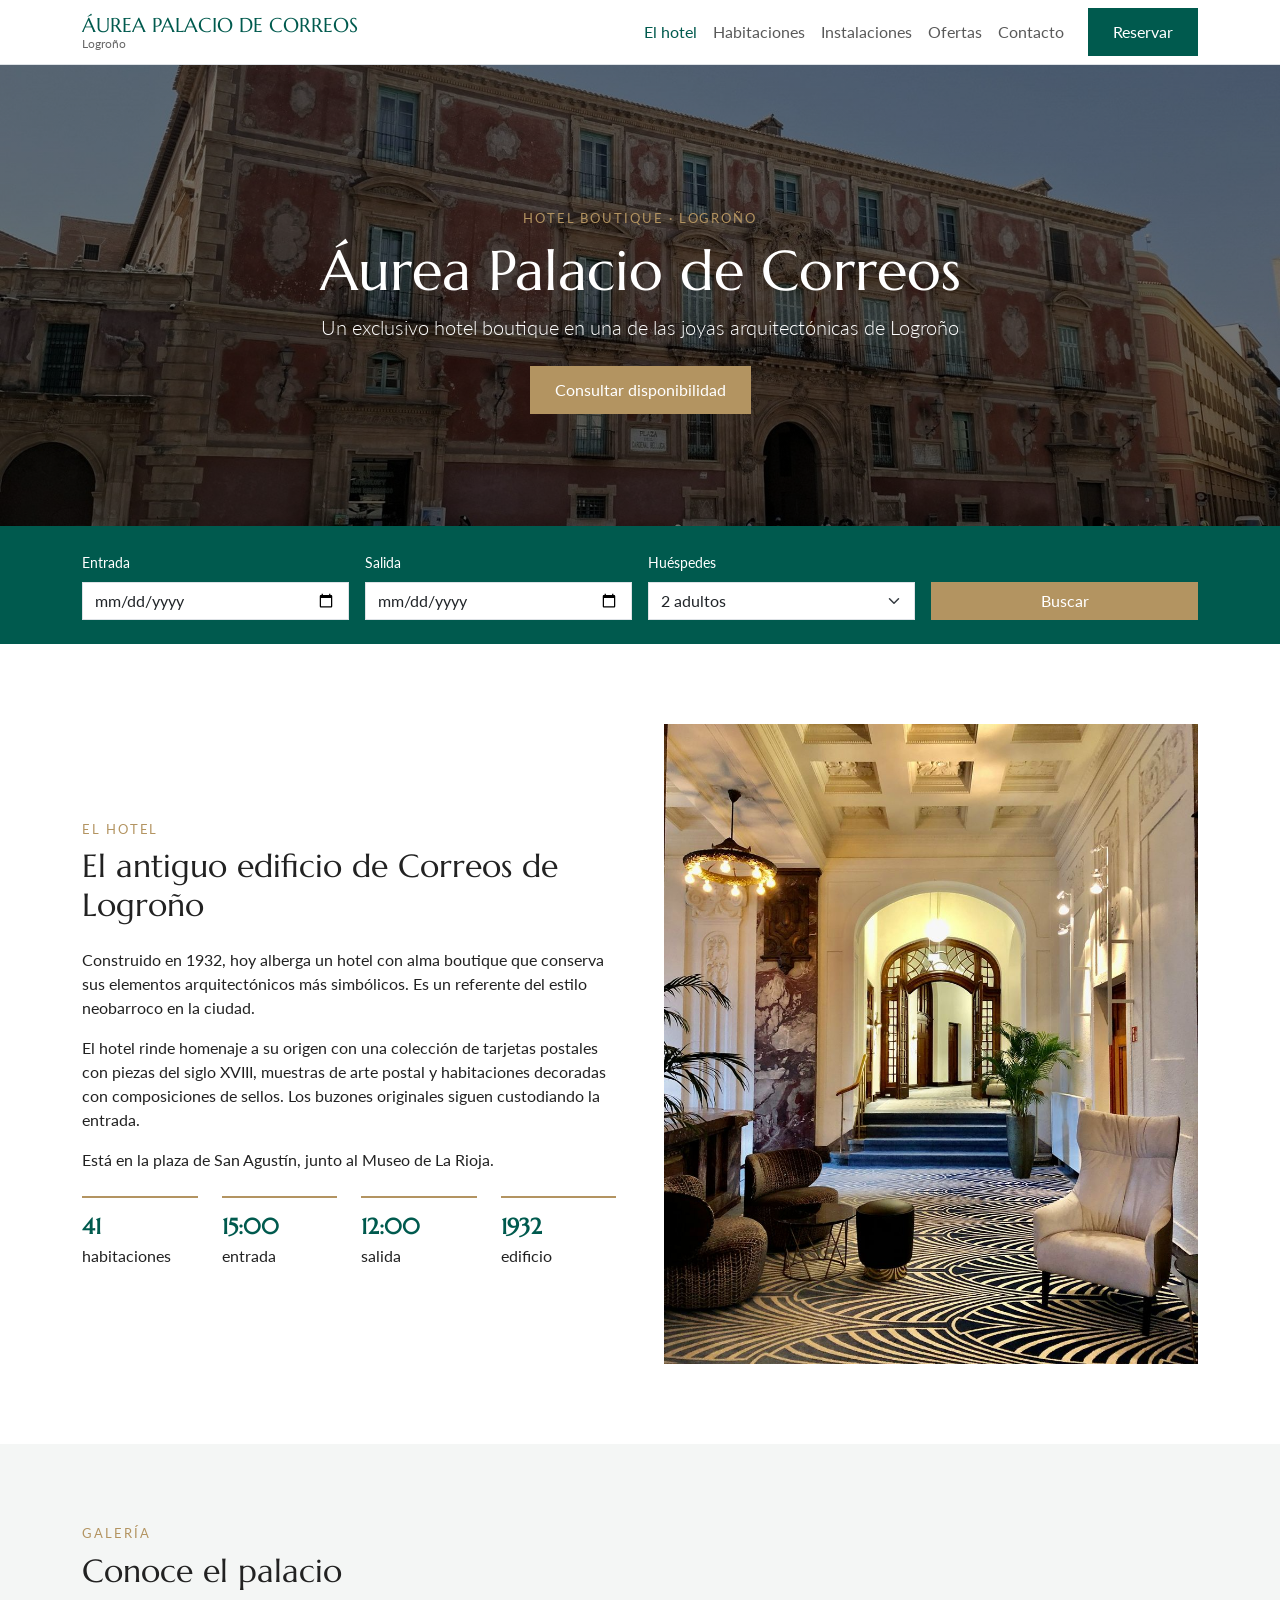
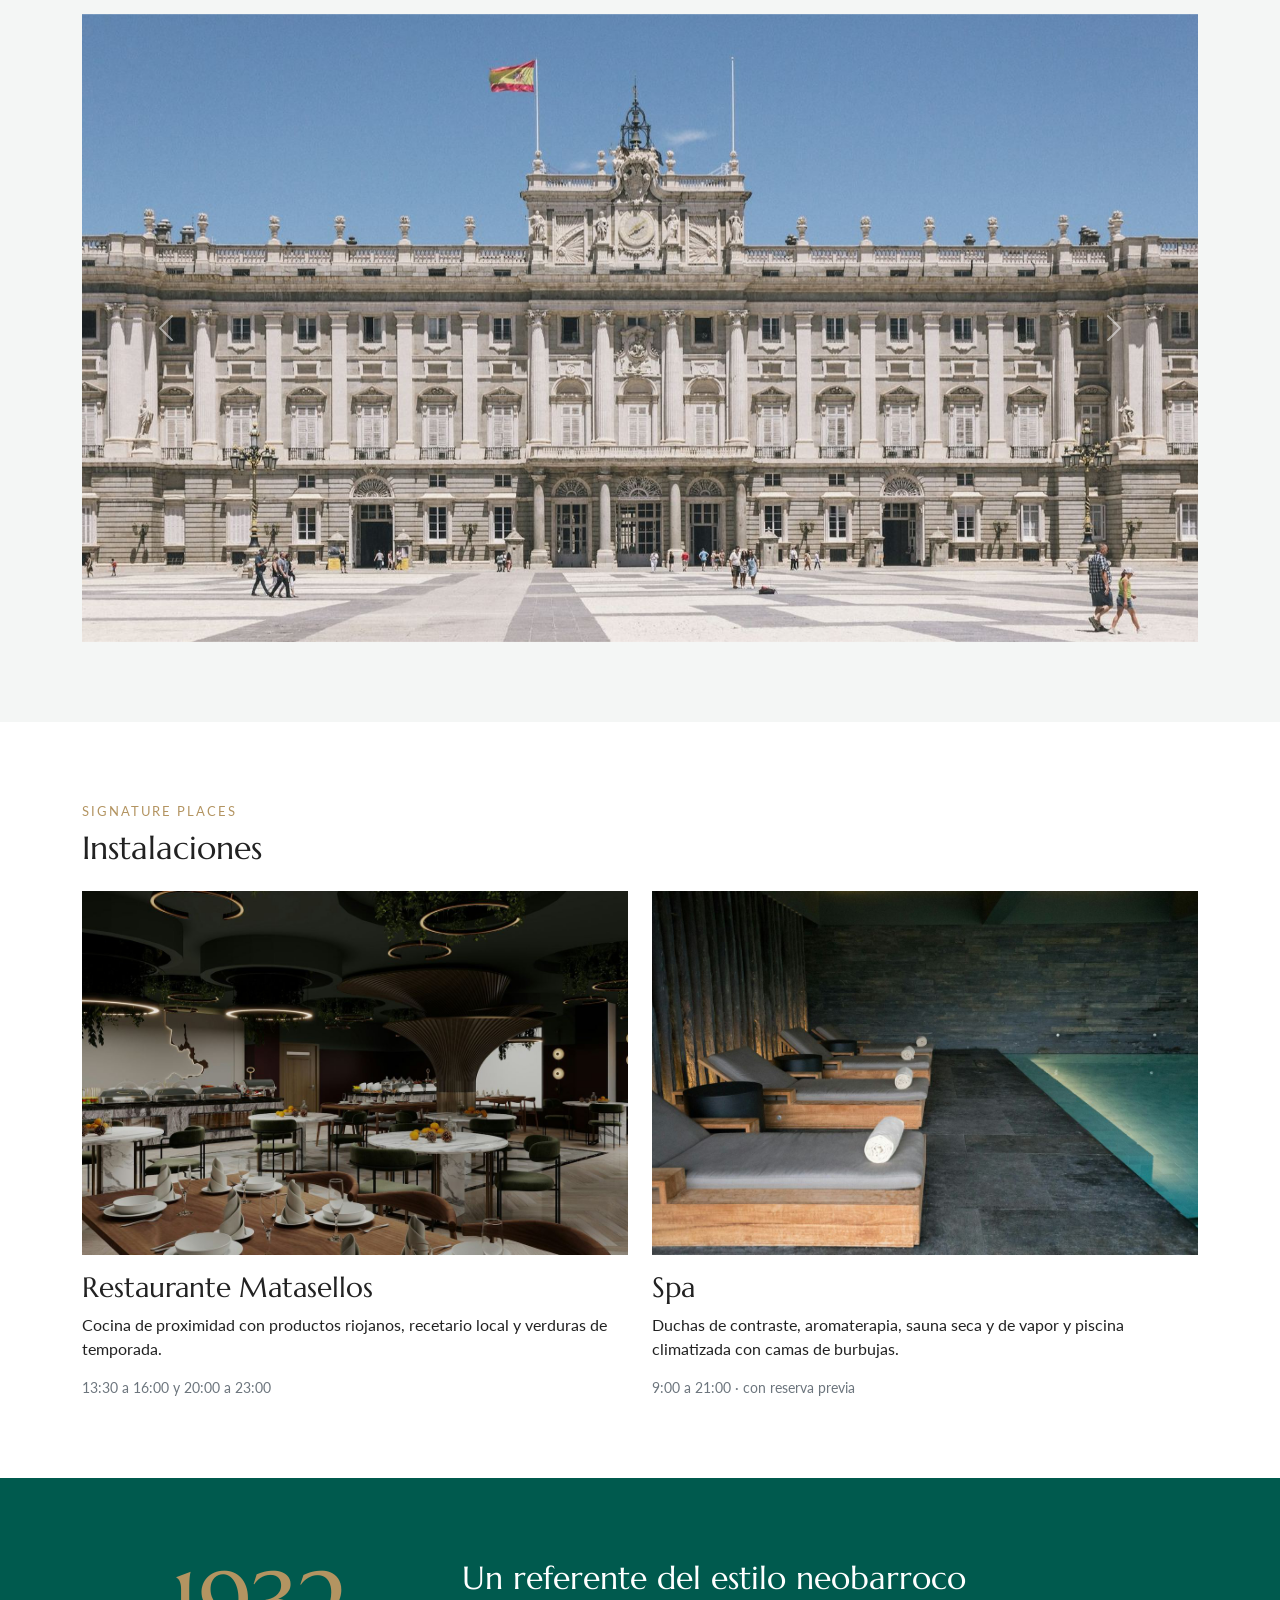
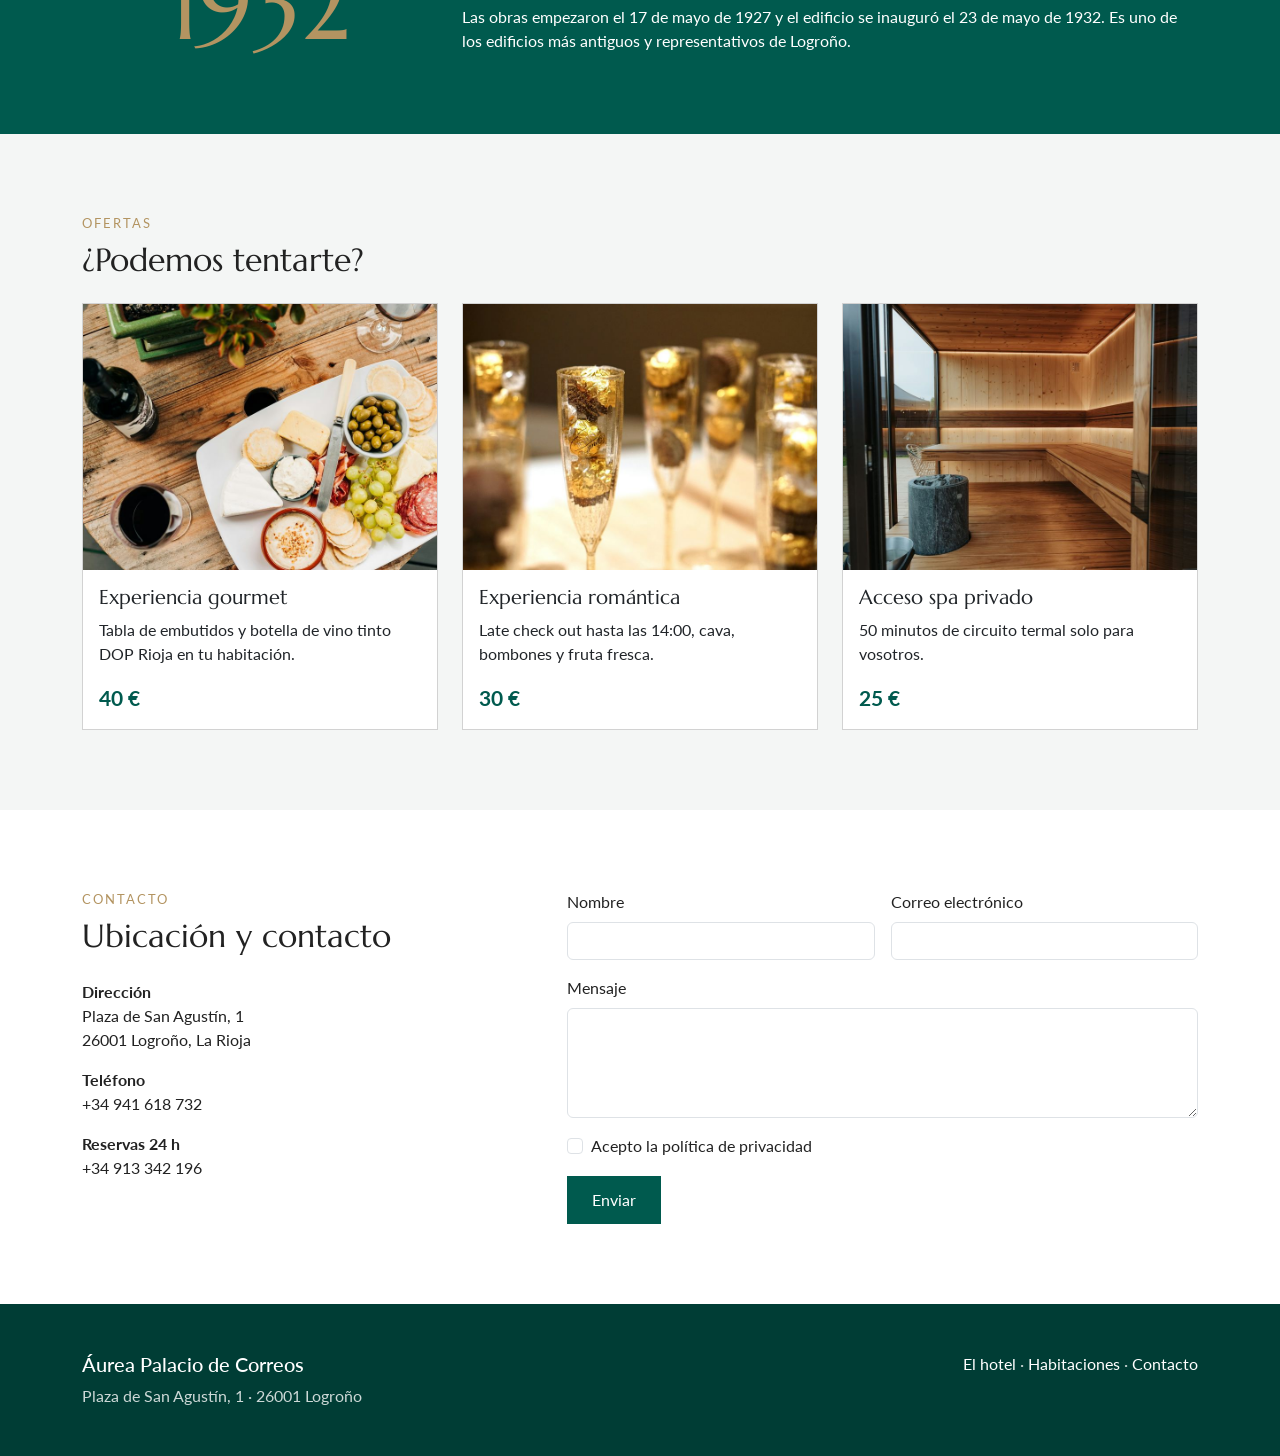
==== index.html @ f257fe38 "Sitio web del hotel Áurea Palacio de Correos" ====
<!doctype html>
<html lang="es">
<head>
  <meta charset="utf-8">
  <meta name="viewport" content="width=device-width, initial-scale=1">
  <title>Áurea Palacio de Correos · Logroño</title>

  <link rel="preconnect" href="https://fonts.googleapis.com">
  <link rel="preconnect" href="https://fonts.gstatic.com" crossorigin>
  <link rel="stylesheet" href="https://fonts.googleapis.com/css2?family=Lato:wght@400;700&family=Marcellus&display=swap">
  <link rel="stylesheet" href="https://cdn.jsdelivr.net/npm/bootstrap@5.3.3/dist/css/bootstrap.min.css">
  <link rel="stylesheet" href="css/styles.css">
</head>
<body>

  <!-- ===== NAVBAR ===== -->
  <nav class="navbar navbar-expand-lg bg-white border-bottom sticky-top">
    <div class="container">
      <a class="navbar-brand" href="index.html">
        ÁUREA PALACIO DE CORREOS
        <small>Logroño</small>
      </a>
      <button class="navbar-toggler" type="button" data-bs-toggle="collapse" data-bs-target="#menu"
              aria-controls="menu" aria-expanded="false" aria-label="Abrir menú">
        <span class="navbar-toggler-icon"></span>
      </button>
      <div class="collapse navbar-collapse" id="menu">
        <ul class="navbar-nav ms-auto align-items-lg-center">
          <li class="nav-item"><a class="nav-link active" href="index.html">El hotel</a></li>
          <li class="nav-item"><a class="nav-link" href="habitaciones.html">Habitaciones</a></li>
          <li class="nav-item"><a class="nav-link" href="#instalaciones">Instalaciones</a></li>
          <li class="nav-item"><a class="nav-link" href="#ofertas">Ofertas</a></li>
          <li class="nav-item"><a class="nav-link" href="#contacto">Contacto</a></li>
          <li class="nav-item ms-lg-3 my-2 my-lg-0"><a class="btn btn-aurea" href="#reservar">Reservar</a></li>
        </ul>
      </div>
    </div>
  </nav>

  <!-- ===== PORTADA ===== -->
  <header class="portada">
    <div class="container">
      <p class="antetitulo">Hotel boutique · Logroño</p>
      <h1>Áurea Palacio de Correos</h1>
      <p class="lead mb-4">Un exclusivo hotel boutique en una de las joyas arquitectónicas de Logroño</p>
      <a class="btn btn-dorado" href="#reservar">Consultar disponibilidad</a>
    </div>
  </header>

  <!-- ===== BUSCADOR DE RESERVAS ===== -->
  <section class="fondo-verde py-4" id="reservar">
    <div class="container">
      <form class="buscador row g-3 align-items-end" action="disponibles.html" method="get">
        <div class="col-6 col-lg-3">
          <label for="entrada" class="form-label">Entrada</label>
          <input type="date" class="form-control" id="entrada" name="entrada" required>
        </div>
        <div class="col-6 col-lg-3">
          <label for="salida" class="form-label">Salida</label>
          <input type="date" class="form-control" id="salida" name="salida" required>
        </div>
        <div class="col-6 col-lg-3">
          <label for="huespedes" class="form-label">Huéspedes</label>
          <select class="form-select" id="huespedes" name="huespedes">
            <option value="1">1 adulto</option>
            <option value="2" selected>2 adultos</option>
            <option value="3">3 adultos</option>
          </select>
        </div>
        <div class="col-6 col-lg-3 d-grid">
          <button type="submit" class="btn btn-dorado">Buscar</button>
        </div>
      </form>
    </div>
  </section>

  <main>

    <!-- ===== EL HOTEL ===== -->
    <section class="seccion">
      <div class="container">
        <div class="row g-4 g-lg-5 align-items-center">
          <div class="col-12 col-lg-6">
            <p class="antetitulo">El hotel</p>
            <h2 class="mb-4">El antiguo edificio de Correos de Logroño</h2>
            <p>Construido en 1932, hoy alberga un hotel con alma boutique que conserva sus elementos arquitectónicos más simbólicos. Es un referente del estilo neobarroco en la ciudad.</p>
            <p>El hotel rinde homenaje a su origen con una colección de tarjetas postales con piezas del siglo XVIII, muestras de arte postal y habitaciones decoradas con composiciones de sellos. Los buzones originales siguen custodiando la entrada.</p>
            <p class="mb-4">Está en la plaza de San Agustín, junto al Museo de La Rioja.</p>

            <div class="row g-4">
              <div class="col-6 col-md-3"><div class="dato"><strong>41</strong>habitaciones</div></div>
              <div class="col-6 col-md-3"><div class="dato"><strong>15:00</strong>entrada</div></div>
              <div class="col-6 col-md-3"><div class="dato"><strong>12:00</strong>salida</div></div>
              <div class="col-6 col-md-3"><div class="dato"><strong>1932</strong>edificio</div></div>
            </div>
          </div>
          <div class="col-12 col-lg-6">
            <img class="img-fluid" src="img/hotel.jpg" alt="Vestíbulo del hotel" width="1000" height="1200">
          </div>
        </div>
      </div>
    </section>

    <!-- ===== GALERÍA ===== -->
    <section class="seccion fondo-claro">
      <div class="container">
        <p class="antetitulo">Galería</p>
        <h2 class="mb-4">Conoce el palacio</h2>
        <div id="galeria" class="carousel slide">
          <div class="carousel-inner">
            <div class="carousel-item active">
              <img src="img/galeria-1.jpg" class="d-block w-100" alt="Fachada neobarroca" width="1600" height="900">
            </div>
            <div class="carousel-item">
              <img src="img/galeria-2.jpg" class="d-block w-100" alt="Colección de postales" width="1600" height="900">
            </div>
            <div class="carousel-item">
              <img src="img/galeria-3.jpg" class="d-block w-100" alt="Buzones originales" width="1600" height="900">
            </div>
          </div>
          <button class="carousel-control-prev" type="button" data-bs-target="#galeria" data-bs-slide="prev">
            <span class="carousel-control-prev-icon" aria-hidden="true"></span>
            <span class="visually-hidden">Anterior</span>
          </button>
          <button class="carousel-control-next" type="button" data-bs-target="#galeria" data-bs-slide="next">
            <span class="carousel-control-next-icon" aria-hidden="true"></span>
            <span class="visually-hidden">Siguiente</span>
          </button>
        </div>
      </div>
    </section>

    <!-- ===== INSTALACIONES ===== -->
    <section class="seccion" id="instalaciones">
      <div class="container">
        <p class="antetitulo">Signature places</p>
        <h2 class="mb-4">Instalaciones</h2>
        <div class="row g-4">
          <div class="col-12 col-md-6">
            <img class="img-fluid mb-3" src="img/restaurante.jpg" alt="Restaurante Matasellos" width="1200" height="800">
            <h3>Restaurante Matasellos</h3>
            <p>Cocina de proximidad con productos riojanos, recetario local y verduras de temporada.</p>
            <p class="text-secondary small mb-0">13:30 a 16:00 y 20:00 a 23:00</p>
          </div>
          <div class="col-12 col-md-6">
            <img class="img-fluid mb-3" src="img/spa.jpg" alt="Spa del hotel" width="1200" height="800">
            <h3>Spa</h3>
            <p>Duchas de contraste, aromaterapia, sauna seca y de vapor y piscina climatizada con camas de burbujas.</p>
            <p class="text-secondary small mb-0">9:00 a 21:00 · con reserva previa</p>
          </div>
        </div>
      </div>
    </section>

    <!-- ===== HISTORIA ===== -->
    <section class="seccion fondo-verde">
      <div class="container">
        <div class="row g-4 align-items-center">
          <div class="col-12 col-md-4 text-md-center">
            <p class="anio mb-0">1932</p>
          </div>
          <div class="col-12 col-md-8">
            <h2>Un referente del estilo neobarroco</h2>
            <p class="mb-0">Las obras empezaron el 17 de mayo de 1927 y el edificio se inauguró el 23 de mayo de 1932. Es uno de los edificios más antiguos y representativos de Logroño.</p>
          </div>
        </div>
      </div>
    </section>

    <!-- ===== OFERTAS ===== -->
    <section class="seccion fondo-claro" id="ofertas">
      <div class="container">
        <p class="antetitulo">Ofertas</p>
        <h2 class="mb-4">¿Podemos tentarte?</h2>
        <div class="row g-4">
          <div class="col-12 col-md-4">
            <div class="card h-100">
              <img src="img/oferta-gourmet.jpg" class="card-img-top" alt="Embutidos y vino de Rioja" width="800" height="600">
              <div class="card-body">
                <h3 class="h5 card-title">Experiencia gourmet</h3>
                <p class="card-text">Tabla de embutidos y botella de vino tinto DOP Rioja en tu habitación.</p>
                <p class="precio mb-0">40 €</p>
              </div>
            </div>
          </div>
          <div class="col-12 col-md-4">
            <div class="card h-100">
              <img src="img/oferta-romantica.jpg" class="card-img-top" alt="Cava y bombones" width="800" height="600">
              <div class="card-body">
                <h3 class="h5 card-title">Experiencia romántica</h3>
                <p class="card-text">Late check out hasta las 14:00, cava, bombones y fruta fresca.</p>
                <p class="precio mb-0">30 €</p>
              </div>
            </div>
          </div>
          <div class="col-12 col-md-4">
            <div class="card h-100">
              <img src="img/oferta-spa.jpg" class="card-img-top" alt="Spa privado" width="800" height="600">
              <div class="card-body">
                <h3 class="h5 card-title">Acceso spa privado</h3>
                <p class="card-text">50 minutos de circuito termal solo para vosotros.</p>
                <p class="precio mb-0">25 €</p>
              </div>
            </div>
          </div>
        </div>
      </div>
    </section>

    <!-- ===== CONTACTO ===== -->
    <section class="seccion" id="contacto">
      <div class="container">
        <div class="row g-4 g-lg-5">
          <div class="col-12 col-lg-5">
            <p class="antetitulo">Contacto</p>
            <h2 class="mb-4">Ubicación y contacto</h2>
            <p><strong>Dirección</strong><br>Plaza de San Agustín, 1<br>26001 Logroño, La Rioja</p>
            <p><strong>Teléfono</strong><br>+34 941 618 732</p>
            <p class="mb-0"><strong>Reservas 24 h</strong><br>+34 913 342 196</p>
          </div>
          <div class="col-12 col-lg-7">
            <form class="row g-3" action="#" method="post">
              <div class="col-12 col-md-6">
                <label for="nombre" class="form-label">Nombre</label>
                <input type="text" class="form-control" id="nombre" required>
              </div>
              <div class="col-12 col-md-6">
                <label for="email" class="form-label">Correo electrónico</label>
                <input type="email" class="form-control" id="email" required>
              </div>
              <div class="col-12">
                <label for="mensaje" class="form-label">Mensaje</label>
                <textarea class="form-control" id="mensaje" rows="4" required></textarea>
              </div>
              <div class="col-12">
                <div class="form-check">
                  <input class="form-check-input" type="checkbox" id="privacidad" required>
                  <label class="form-check-label" for="privacidad">Acepto la política de privacidad</label>
                </div>
              </div>
              <div class="col-12">
                <button type="submit" class="btn btn-aurea">Enviar</button>
              </div>
            </form>
          </div>
        </div>
      </div>
    </section>

  </main>

  <!-- ===== PIE DE PÁGINA ===== -->
  <footer class="py-5">
    <div class="container">
      <div class="row g-4">
        <div class="col-12 col-md-6">
          <p class="h5 text-white">Áurea Palacio de Correos</p>
          <p class="mb-0">Plaza de San Agustín, 1 · 26001 Logroño</p>
        </div>
        <div class="col-12 col-md-6 text-md-end">
          <a href="index.html">El hotel</a> ·
          <a href="habitaciones.html">Habitaciones</a> ·
          <a href="#contacto">Contacto</a>
        </div>
      </div>
    </div>
  </footer>

  <script src="https://cdn.jsdelivr.net/npm/bootstrap@5.3.3/dist/js/bootstrap.bundle.min.js"></script>
</body>
</html>
---- css/styles.css ----
/* 1. Colores y fuentes */
:root {
  --verde: #005A4E;
  --verde-oscuro: #003D35;
  --dorado: #B39461;
  --fondo-claro: #F4F6F5;

  --fuente-titulos: "Marcellus", Georgia, serif;
  --fuente-texto: "Lato", Arial, sans-serif;

  --bs-link-color-rgb: 0, 90, 78;
  --bs-link-hover-color-rgb: 0, 61, 53;
}

/* 2. Base */
img { max-width: 100%; height: auto; }

body {
  font-family: var(--fuente-texto);
  color: #222;
  background: #fff;
}

h1, h2, h3 {
  font-family: var(--fuente-titulos);
  font-weight: 400;
}

/* 3. Utilidades */
.seccion { padding: 3rem 0; }
.fondo-claro { background: var(--fondo-claro); }
.fondo-verde { background: var(--verde); color: #fff; }

.antetitulo {
  color: var(--dorado);
  font-size: 0.8rem;
  letter-spacing: 0.15em;
  text-transform: uppercase;
  margin-bottom: 0.5rem;
}

/* 4. Botones */
.btn-aurea {
  background: var(--verde);
  color: #fff;
  border-radius: 0;
  padding: 0.7rem 1.5rem;
}
.btn-aurea:hover { background: var(--verde-oscuro); color: #fff; }

.btn-dorado {
  background: var(--dorado);
  color: #fff;
  border-radius: 0;
  padding: 0.7rem 1.5rem;
}
.btn-dorado:hover { background: #967A4D; color: #fff; }

/* 5. Navbar */
.navbar-brand {
  font-family: var(--fuente-titulos);
  font-size: 1.05rem;
  color: var(--verde);
  line-height: 1.1;
}
.navbar-brand small {
  display: block;
  font-family: var(--fuente-texto);
  font-size: 0.75rem;
  color: #666;
}
.nav-link:hover, .nav-link.active { color: var(--verde) !important; }

/* 6. Portada */
.portada {
  background: linear-gradient(rgba(0, 0, 0, 0.55), rgba(0, 0, 0, 0.55)),
              url("../img/portada.jpg") center / cover;
  color: #fff;
  padding: 6rem 0 4rem;
  text-align: center;
}
.portada h1 { font-size: 2.4rem; }

/* 7. Buscador de reservas */
.buscador .form-label { font-size: 0.85rem; }
.buscador .form-control,
.buscador .form-select { border-radius: 0; }
.buscador .btn { padding: 0.375rem 0.75rem; }

/* 8. Datos del hotel */
.dato {
  border-top: 2px solid var(--dorado);
  padding-top: 0.75rem;
}
.dato strong { display: block; font-size: 1.4rem; font-family: var(--fuente-titulos); color: var(--verde); }

/* 9. Tarjetas y precios */
.card { border-radius: 0; }
.card-img-top { border-radius: 0; }
.precio { font-size: 1.3rem; color: var(--verde); font-weight: 700; }

/* 10. Historia */
.anio {
  font-family: var(--fuente-titulos);
  font-size: 4rem;
  color: var(--dorado);
  line-height: 1;
}

/* 11. Carrusel */
.carousel-item { transition: none; }

/* 12. Habitaciones */
.portada-pequena {
  background: linear-gradient(rgba(0, 0, 0, 0.55), rgba(0, 0, 0, 0.55)),
              url("../img/portada-habitaciones.jpg") center / cover;
  color: #fff;
  padding: 4rem 0 3rem;
  text-align: center;
}
.habitacion img { height: 100%; object-fit: cover; }
.caracteristicas {
  list-style: none;
  padding: 0;
  display: flex;
  flex-wrap: wrap;
  gap: 0.5rem 1.5rem;
  font-size: 0.9rem;
  color: #555;
}
.precio-noche small { font-size: 0.8rem; font-weight: 400; color: #666; }
.lista-servicios { columns: 2; padding-left: 1.2rem; }

/* 13. Proceso de reserva */
.resumen-busqueda { font-size: 0.95rem; }
.resumen-busqueda strong { display: block; font-size: 1.05rem; }
.no-disponible { opacity: 0.6; }
.destacada { border: 2px solid var(--dorado); }
.badge-dorado { background: var(--dorado); border-radius: 0; }
.resumen-reserva { top: 6rem; }

#confirmada { display: none; }
#confirmada:target { display: block; }

/* 14. Pie de página */
footer { background: var(--verde-oscuro); color: rgba(255, 255, 255, 0.8); }
footer a { color: #fff; text-decoration: none; }
footer a:hover { color: var(--dorado); }

/* 15. Tablet y escritorio */
@media (min-width: 768px) {
  .navbar-brand { font-size: 1.25rem; }
  .seccion { padding: 5rem 0; }
  .portada { padding: 9rem 0 7rem; }
  .portada h1 { font-size: 3.5rem; }
  .anio { font-size: 6rem; }
  .portada-pequena { padding: 6rem 0 4rem; }
  .lista-servicios { columns: 3; }
}
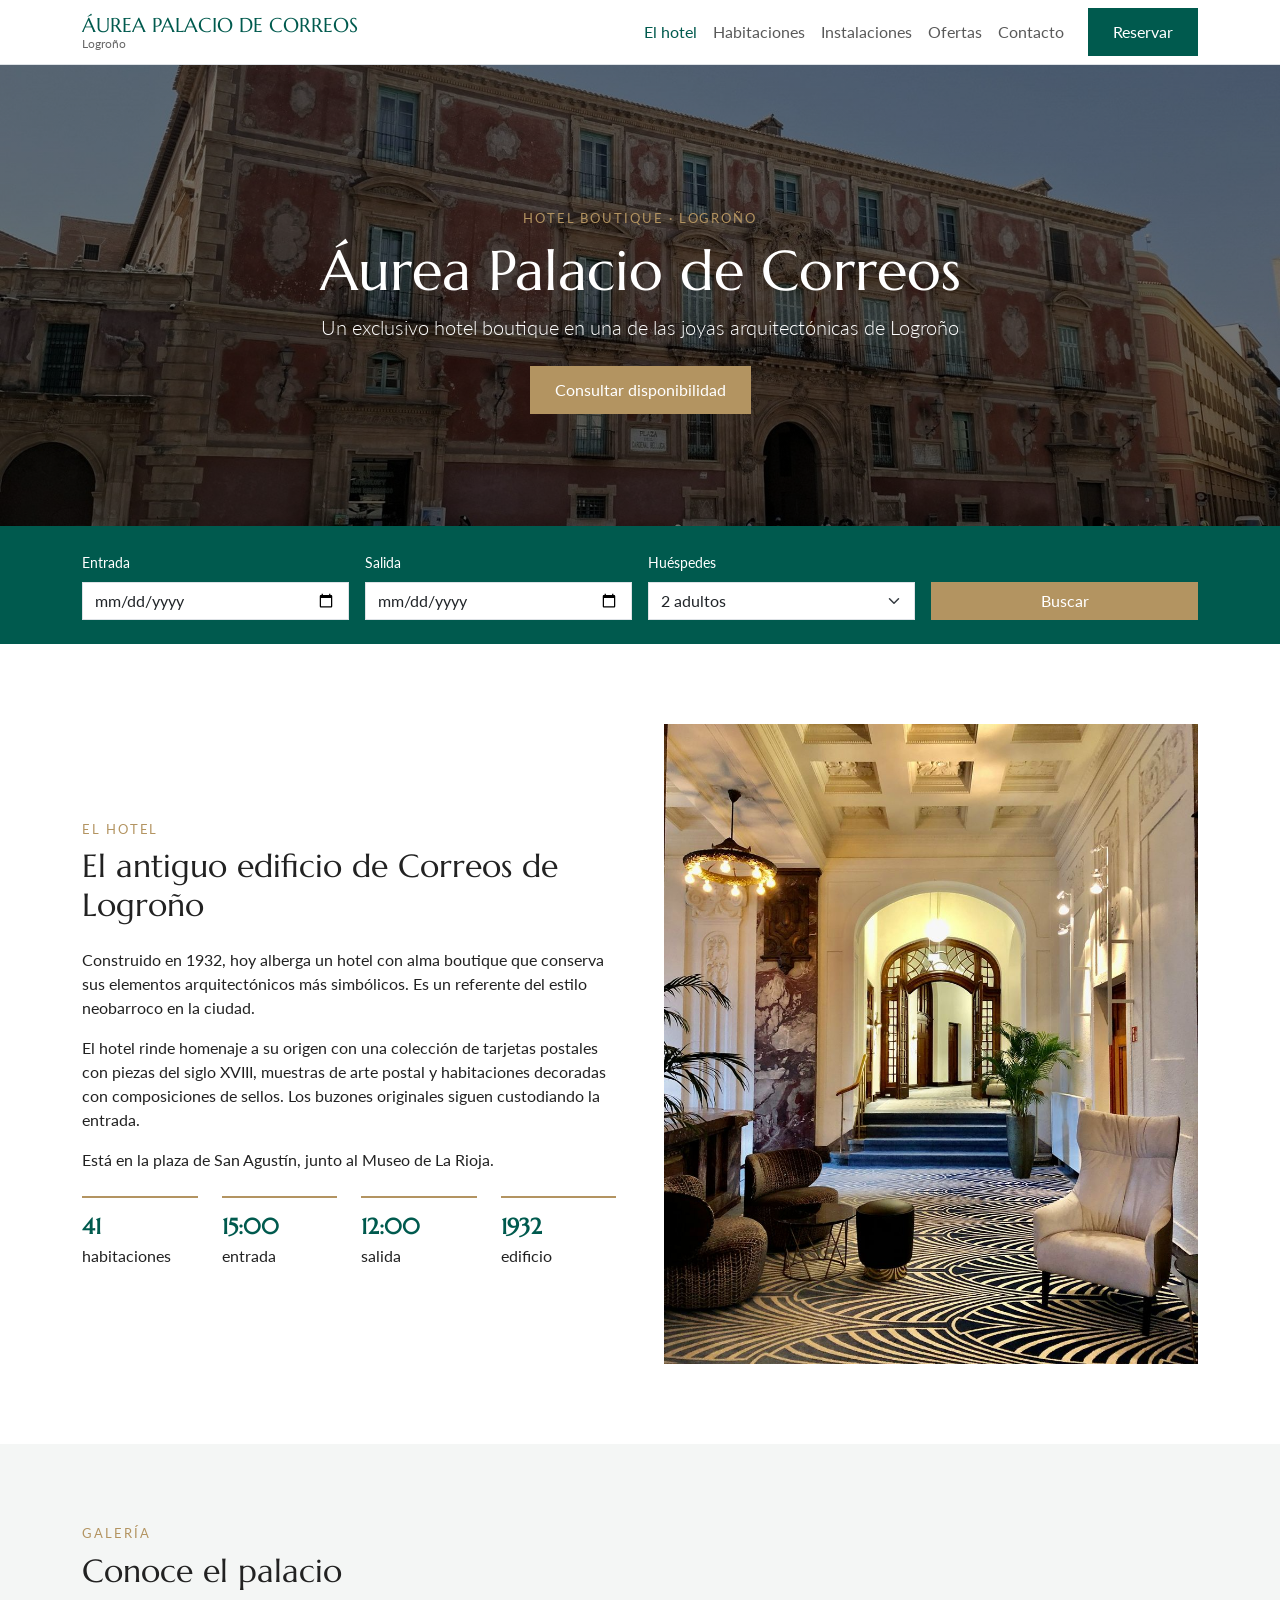
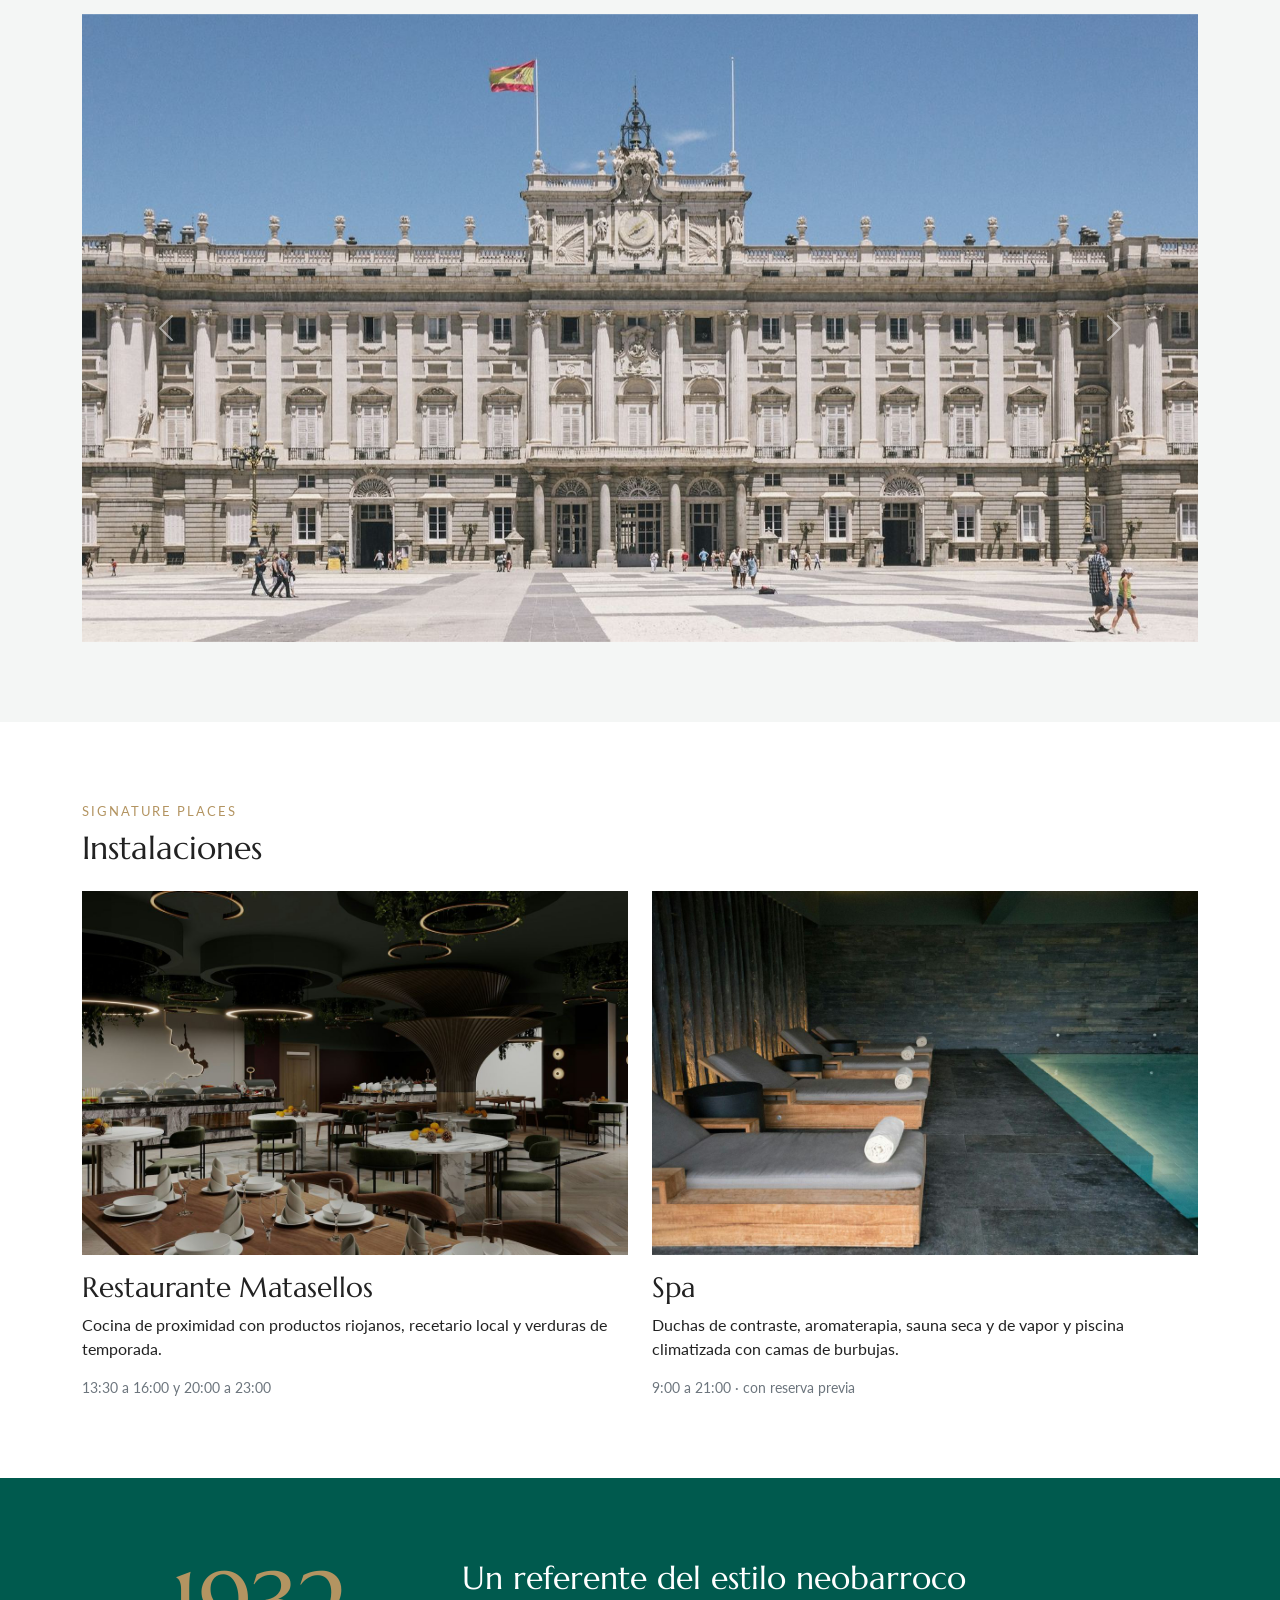
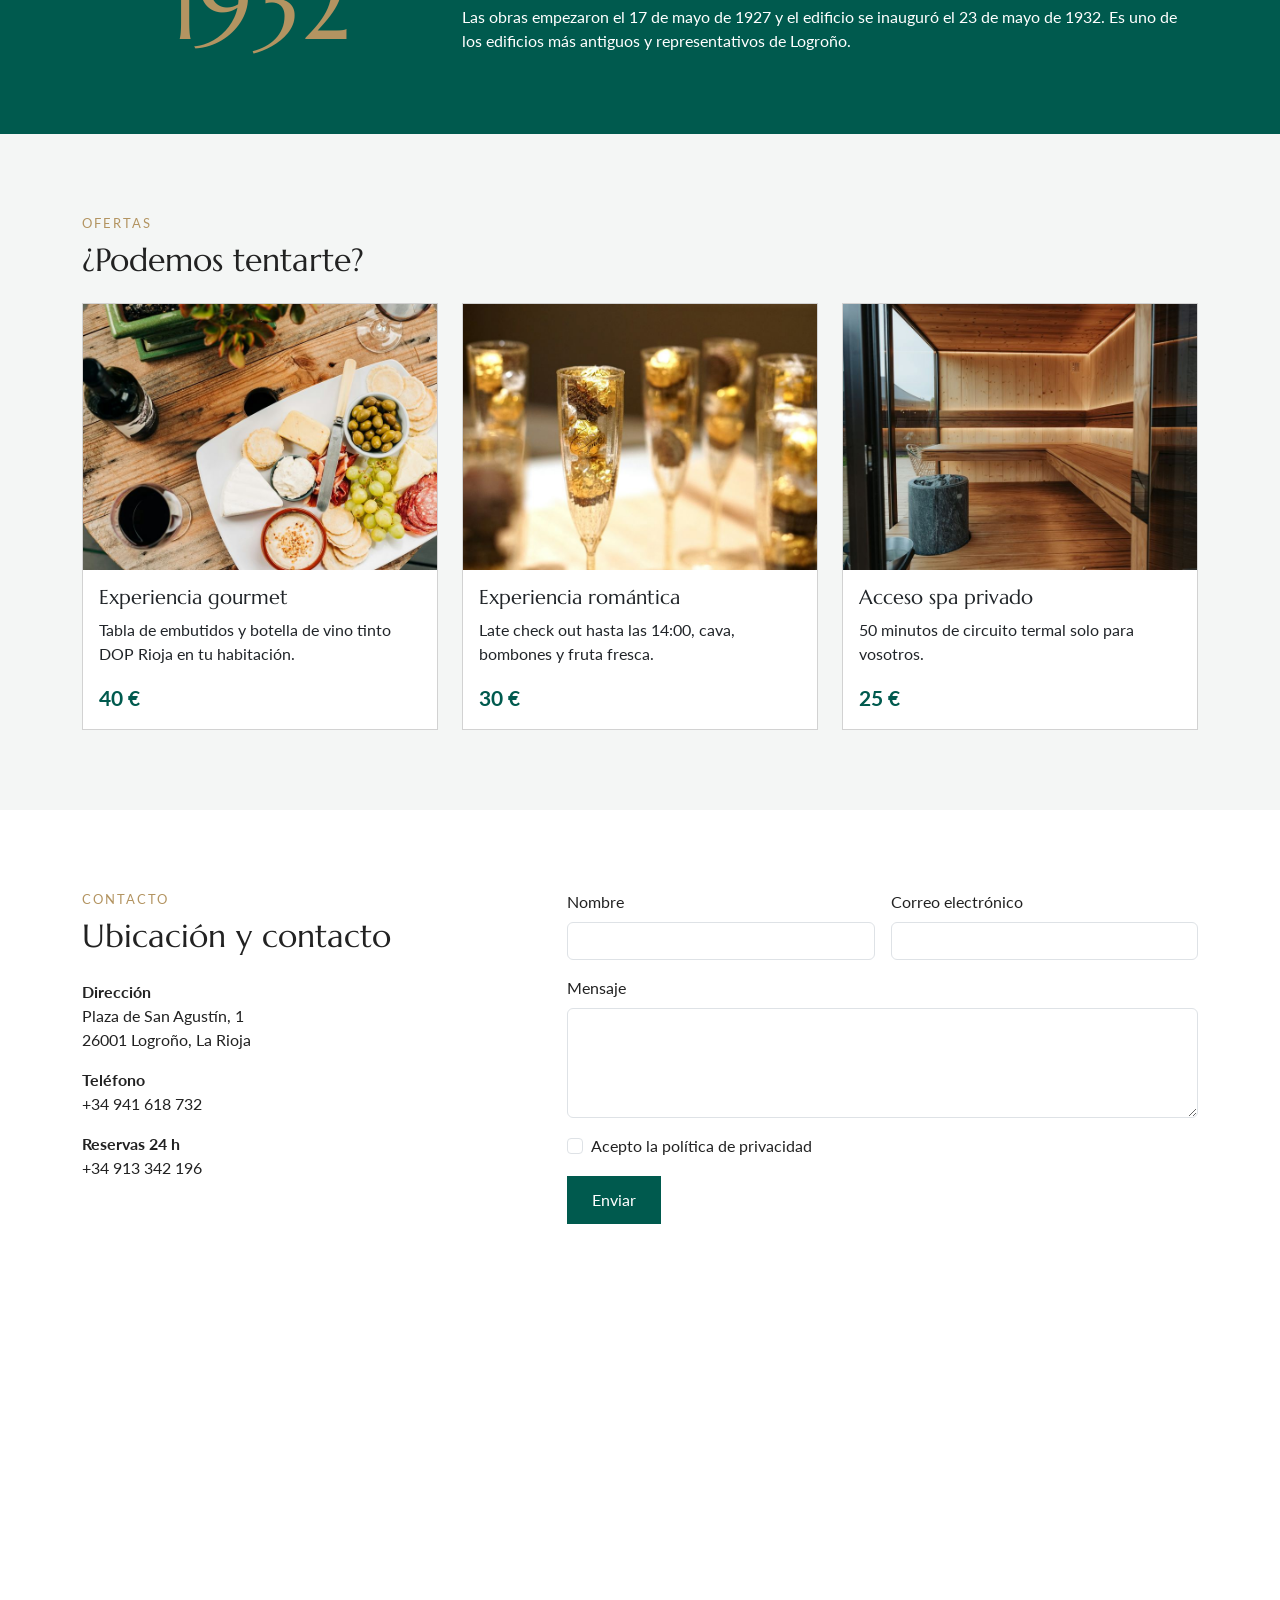
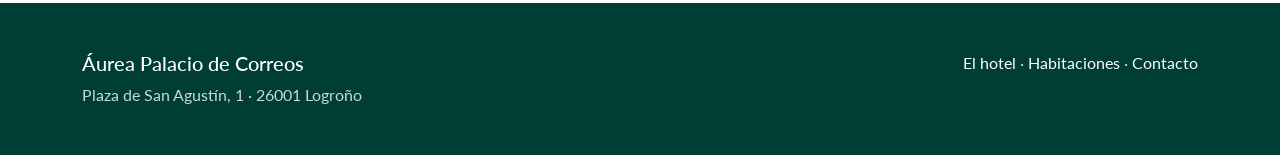
==== commit be246eab: "Mapa de ubicación en contacto" ====
--- a/index.html
+++ b/index.html
@@ -65,6 +65,7 @@
             <option value="1">1 adulto</option>
             <option value="2" selected>2 adultos</option>
             <option value="3">3 adultos</option>
+            <option value="4">4 adultos</option>
           </select>
         </div>
         <div class="col-6 col-lg-3 d-grid">
@@ -216,10 +217,14 @@
             <h2 class="mb-4">Ubicación y contacto</h2>
             <p><strong>Dirección</strong><br>Plaza de San Agustín, 1<br>26001 Logroño, La Rioja</p>
             <p><strong>Teléfono</strong><br>+34 941 618 732</p>
-            <p class="mb-0"><strong>Reservas 24 h</strong><br>+34 913 342 196</p>
+            <p><strong>Reservas 24 h</strong><br>+34 913 342 196</p>
+            <div class="ratio ratio-4x3">
+              <iframe src="https://www.google.com/maps?q=Plaza+de+San+Agust%C3%ADn+1,+26001+Logro%C3%B1o&amp;output=embed"
+                      title="Mapa de la ubicación del hotel" loading="lazy" referrerpolicy="no-referrer-when-downgrade"></iframe>
+            </div>
           </div>
           <div class="col-12 col-lg-7">
-            <form class="row g-3" action="#" method="post">
+            <form class="row g-3" action="#contacto" method="get">
               <div class="col-12 col-md-6">
                 <label for="nombre" class="form-label">Nombre</label>
                 <input type="text" class="form-control" id="nombre" required>
@@ -267,5 +272,7 @@
   </footer>
 
   <script src="https://cdn.jsdelivr.net/npm/bootstrap@5.3.3/dist/js/bootstrap.bundle.min.js"></script>
+  <script src="js/menu.js"></script>
+  <script src="js/busqueda.js"></script>
 </body>
 </html>
--- a/css/styles.css
+++ b/css/styles.css
@@ -14,6 +14,7 @@
 
 /* 2. Base */
 img { max-width: 100%; height: auto; }
+[id] { scroll-margin-top: 3.65rem; }
 
 body {
   font-family: var(--fuente-texto);
@@ -157,3 +158,8 @@
   .portada-pequena { padding: 6rem 0 4rem; }
   .lista-servicios { columns: 3; }
 }
+
+/* 16. Escritorio */
+@media (min-width: 992px) {
+  [id] { scroll-margin-top: 4.05rem; }
+}
